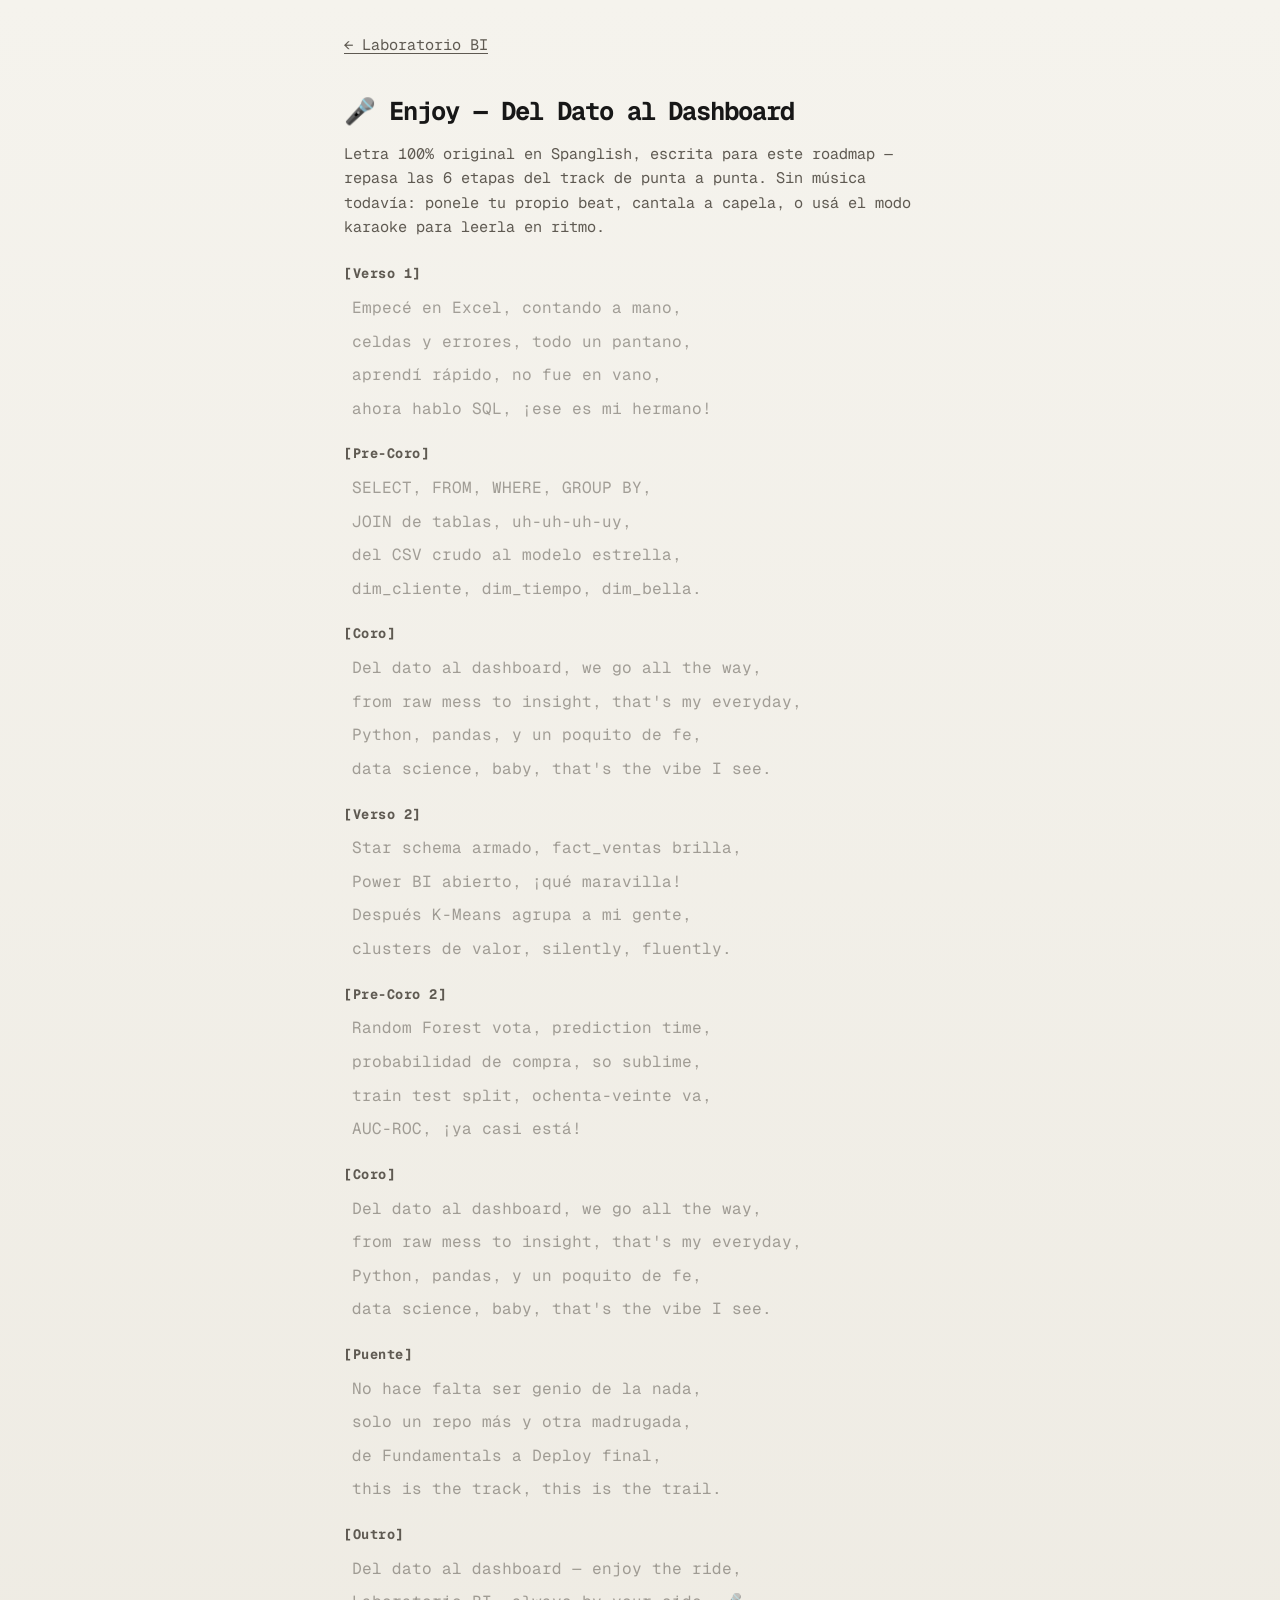
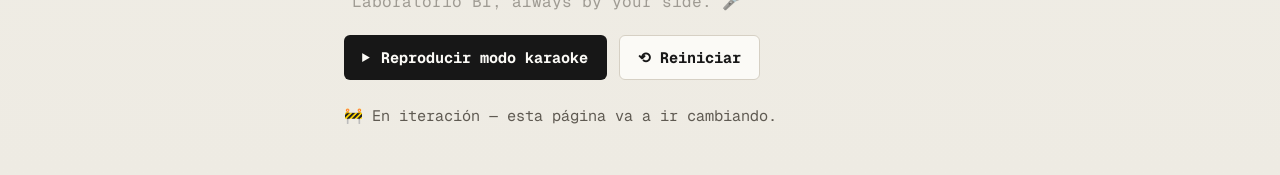
==== enjoy.html @ db9e0d0d "feat: move Enjoy karaoke to its own modest page (enjoy.html) Keeps the main roadmap page focused and" ====
<!DOCTYPE html>
<html lang="es">
<head>
<meta charset="UTF-8">
<meta name="viewport" content="width=device-width, initial-scale=1.0">
<title>Enjoy — Laboratorio BI</title>
<meta name="description" content="Del Dato al Dashboard: letra original en Spanglish del roadmap, en modo karaoke.">
<link rel="stylesheet" href="styles.css">
<style>
  .enjoy-shell { max-width: 640px; margin: 0 auto; padding: 32px 24px; }
  .enjoy-back { display: inline-block; margin-bottom: 24px; }
  .enjoy-title { font-size: 1.6rem; margin-bottom: 6px; }
  .enjoy-wip { margin-top: 24px; }
  #karaoke-lines { max-height: none; overflow: visible; }
</style>
</head>
<body>

<div class="enjoy-shell">

  <a class="enjoy-back meta" href="index.html">← Laboratorio BI</a>

  <h1 class="enjoy-title">🎤 Enjoy — Del Dato al Dashboard</h1>
  <p class="meta">
    Letra 100% original en Spanglish, escrita para este roadmap — repasa las 6 etapas del track de punta
    a punta. Sin música todavía: ponele tu propio beat, cantala a capela, o usá el modo karaoke para
    leerla en ritmo.
  </p>

  <div class="karaoke-lines" id="karaoke-lines" style="margin-top: 24px;">
    <p class="karaoke-stanza">[Verso 1]</p>
    <p class="karaoke-line">Empecé en Excel, contando a mano,</p>
    <p class="karaoke-line">celdas y errores, todo un pantano,</p>
    <p class="karaoke-line">aprendí rápido, no fue en vano,</p>
    <p class="karaoke-line">ahora hablo SQL, ¡ese es mi hermano!</p>

    <p class="karaoke-stanza">[Pre-Coro]</p>
    <p class="karaoke-line">SELECT, FROM, WHERE, GROUP BY,</p>
    <p class="karaoke-line">JOIN de tablas, uh-uh-uh-uy,</p>
    <p class="karaoke-line">del CSV crudo al modelo estrella,</p>
    <p class="karaoke-line">dim_cliente, dim_tiempo, dim_bella.</p>

    <p class="karaoke-stanza">[Coro]</p>
    <p class="karaoke-line">Del dato al dashboard, we go all the way,</p>
    <p class="karaoke-line">from raw mess to insight, that's my everyday,</p>
    <p class="karaoke-line">Python, pandas, y un poquito de fe,</p>
    <p class="karaoke-line">data science, baby, that's the vibe I see.</p>

    <p class="karaoke-stanza">[Verso 2]</p>
    <p class="karaoke-line">Star schema armado, fact_ventas brilla,</p>
    <p class="karaoke-line">Power BI abierto, ¡qué maravilla!</p>
    <p class="karaoke-line">Después K-Means agrupa a mi gente,</p>
    <p class="karaoke-line">clusters de valor, silently, fluently.</p>

    <p class="karaoke-stanza">[Pre-Coro 2]</p>
    <p class="karaoke-line">Random Forest vota, prediction time,</p>
    <p class="karaoke-line">probabilidad de compra, so sublime,</p>
    <p class="karaoke-line">train test split, ochenta-veinte va,</p>
    <p class="karaoke-line">AUC-ROC, ¡ya casi está!</p>

    <p class="karaoke-stanza">[Coro]</p>
    <p class="karaoke-line">Del dato al dashboard, we go all the way,</p>
    <p class="karaoke-line">from raw mess to insight, that's my everyday,</p>
    <p class="karaoke-line">Python, pandas, y un poquito de fe,</p>
    <p class="karaoke-line">data science, baby, that's the vibe I see.</p>

    <p class="karaoke-stanza">[Puente]</p>
    <p class="karaoke-line">No hace falta ser genio de la nada,</p>
    <p class="karaoke-line">solo un repo más y otra madrugada,</p>
    <p class="karaoke-line">de Fundamentals a Deploy final,</p>
    <p class="karaoke-line">this is the track, this is the trail.</p>

    <p class="karaoke-stanza">[Outro]</p>
    <p class="karaoke-line">Del dato al dashboard — enjoy the ride,</p>
    <p class="karaoke-line">Laboratorio BI, always by your side. 🎤</p>
  </div>

  <div class="actions" style="margin-top: 16px;">
    <button id="karaoke-play" class="button primary">▶ Reproducir modo karaoke</button>
    <button id="karaoke-reset" class="button secondary">⟲ Reiniciar</button>
  </div>

  <p class="meta enjoy-wip">🚧 En iteración — esta página va a ir cambiando.</p>

</div>

<script src="enjoy.js"></script>
</body>
</html>
---- styles.css ----
@import url("https://fonts.googleapis.com/css2?family=Geist+Mono:wght@400;500;700;800&display=swap");

:root {
  color-scheme: light;
  --bg: #f4f2eb;
  --surface: #fbfaf6;
  --surface-alt: #efebe2;
  --text: #171717;
  --muted: #5f5a52;
  --brand: #171717;
  --brand-soft: #e4e0d7;
  --border: #d6d0c4;
  --accent-red: #c84949;
  --accent-green: #2f7d55;
  --accent-amber: #a66b2e;
  --shadow: 0 10px 24px rgba(17, 17, 17, 0.06);
  --radius: 8px;
  --max: 1080px;
}

* { box-sizing: border-box; }

html { scroll-behavior: smooth; }

body {
  margin: 0;
  font-family: "Geist Mono", ui-monospace, SFMono-Regular, Menlo, Monaco, Consolas, monospace;
  color: var(--text);
  line-height: 1.6;
  background: linear-gradient(180deg, #f5f3ed 0%, #eeebe3 100%);
}

a {
  color: var(--brand);
  text-decoration: underline;
  text-decoration-thickness: 1px;
  text-underline-offset: 0.18em;
}

img { max-width: 100%; display: block; }

.shell {
  max-width: var(--max);
  margin: 0 auto;
  padding: 24px;
}

.topbar,
.footer {
  display: flex;
  justify-content: space-between;
  gap: 16px;
  align-items: center;
}

.topbar { margin-bottom: 28px; }

.brand {
  font-weight: 800;
  letter-spacing: -0.02em;
  text-decoration: none;
}

.nav {
  display: flex;
  flex-wrap: wrap;
  gap: 8px;
}

.nav a { text-decoration: none; }

.nav a {
  display: inline-flex;
  align-items: center;
  min-height: 36px;
  padding: 8px 12px;
  border: 1px solid var(--brand);
  border-radius: 6px;
  background: var(--brand);
  color: var(--surface);
  font-size: 0.88rem;
  font-weight: 700;
  transition: background 160ms ease, color 160ms ease, transform 160ms ease;
}

.nav a:hover {
  background: #000;
  color: #fff;
  text-decoration: none;
  transform: translateY(-1px);
}

.hero,
.card {
  background: var(--surface);
  border: 1px solid var(--border);
  border-top: 4px solid var(--brand);
  border-radius: var(--radius);
  box-shadow: var(--shadow);
}

.hero { padding: 36px; }

.eyebrow {
  display: inline-flex;
  align-items: center;
  gap: 8px;
  margin: 0;
  padding: 6px 12px;
  border-radius: 6px;
  background: var(--brand-soft);
  color: var(--brand);
  font-size: 0.9rem;
  font-weight: 700;
}

h1, h2, h3 { margin: 0 0 14px; line-height: 1.15; }

h1 {
  margin-top: 16px;
  font-size: clamp(2.2rem, 4vw, 4rem);
  letter-spacing: -0.04em;
}

.lead {
  max-width: 72ch;
  color: var(--muted);
  font-size: 1.1rem;
}

.actions {
  display: flex;
  flex-wrap: wrap;
  gap: 12px;
  margin-top: 24px;
}

.button {
  display: inline-flex;
  align-items: center;
  justify-content: center;
  padding: 12px 18px;
  border: 1px solid transparent;
  border-radius: 6px;
  font-weight: 700;
  text-decoration: none;
  cursor: pointer;
  font-family: inherit;
  font-size: 0.95rem;
}

.button.primary { background: var(--brand); color: var(--surface); }
.button.secondary { border-color: var(--border); color: var(--text); background: var(--surface); }

.section { margin-top: 40px; }

.grid { display: grid; gap: 18px; }

.grid.cards { grid-template-columns: repeat(12, minmax(0, 1fr)); }

.card { grid-column: span 4; padding: 22px; }

.card:nth-of-type(3n + 1) { border-top-color: var(--accent-red); }
.card:nth-of-type(3n + 2) { border-top-color: var(--accent-green); }
.card:nth-of-type(3n) { border-top-color: var(--accent-amber); }

.card.wide { grid-column: span 6; }
.card.full { grid-column: 1 / -1; }
.card.soft { background: var(--surface-alt); }

.section-title { font-size: 1.5rem; }
.meta { color: var(--muted); font-size: 0.95rem; }

.list { margin: 0; padding-left: 18px; }
.list li + li { margin-top: 8px; }

.timeline { display: grid; gap: 14px; }

.step {
  display: grid;
  grid-template-columns: 56px 1fr;
  gap: 14px;
  align-items: start;
  padding: 18px;
  border: 1px solid var(--border);
  border-left: 4px solid var(--brand);
  border-radius: var(--radius);
  background: var(--surface);
}

.step:nth-child(3n + 1) { border-left-color: var(--accent-red); }
.step:nth-child(3n + 2) { border-left-color: var(--accent-green); }
.step:nth-child(3n) { border-left-color: var(--accent-amber); }

.step-number {
  display: grid;
  width: 56px;
  height: 56px;
  place-items: center;
  border-radius: 8px;
  background: var(--brand-soft);
  color: var(--brand);
  font-size: 1.2rem;
  font-weight: 800;
}

.pill-row { display: flex; flex-wrap: wrap; gap: 10px; }

.pill {
  padding: 7px 12px;
  border: 1px solid var(--border);
  border-left: 4px solid var(--brand);
  border-radius: 6px;
  background: var(--surface);
  color: var(--muted);
  font-size: 0.92rem;
}

.pill:nth-child(3n + 1) { border-left-color: var(--accent-red); }
.pill:nth-child(3n + 2) { border-left-color: var(--accent-green); }
.pill:nth-child(3n) { border-left-color: var(--accent-amber); }

.footer {
  margin: 30px 0 10px;
  color: var(--muted);
  font-size: 0.95rem;
}

/* Karaoke */
.karaoke-lines {
  max-height: 420px;
  overflow-y: auto;
  padding-right: 8px;
}
.karaoke-stanza {
  margin: 18px 0 6px;
  color: var(--muted);
  font-size: 0.85rem;
  font-weight: 700;
  letter-spacing: 0.04em;
}
.karaoke-stanza:first-child { margin-top: 0; }
.karaoke-line {
  margin: 0;
  padding: 4px 8px;
  border-radius: 4px;
  color: var(--muted);
  opacity: 0.55;
  transition: opacity 200ms ease, color 200ms ease, background 200ms ease;
}
.karaoke-line.active {
  opacity: 1;
  color: var(--accent-green);
  font-weight: 700;
  background: var(--brand-soft);
}

/* Video captions (collapsed by default) */
.video-caption summary {
  cursor: pointer;
  list-style: none;
  user-select: none;
}
.video-caption summary::-webkit-details-marker { display: none; }
.video-caption summary:hover { color: var(--text); }
.video-caption p { margin: 8px 0 0; }

/* Videos */
.video-frame {
  position: relative;
  width: 100%;
  padding-top: 177.78%; /* 9:16 shorts */
  border-radius: 6px;
  overflow: hidden;
  background: #000;
}
.video-frame iframe {
  position: absolute;
  inset: 0;
  width: 100%;
  height: 100%;
  border: 0;
}

/* Playground */
.playground-schema pre {
  background: var(--surface-alt);
  border: 1px solid var(--border);
  color: var(--text);
  padding: 12px 14px;
  border-radius: 8px;
  overflow-x: auto;
  font-size: 0.9rem;
}

.sql-editor-host {
  border: 1px solid var(--border);
  border-radius: 8px;
  overflow: hidden;
}

.CodeMirror {
  height: auto;
  min-height: 120px;
  font-family: "Geist Mono", ui-monospace, SFMono-Regular, Menlo, Monaco, Consolas, monospace;
  font-size: 0.92rem;
  background: var(--surface);
  color: var(--text);
}
.CodeMirror .cm-keyword { color: var(--accent-red); font-weight: 700; }
.CodeMirror .cm-string, .CodeMirror .cm-string-2 { color: var(--accent-green); }
.CodeMirror .cm-number { color: var(--accent-amber); }
.CodeMirror .cm-comment { color: var(--muted); font-style: italic; }
.CodeMirror .cm-operator { color: var(--text); }
.CodeMirror .cm-def, .CodeMirror .cm-variable-2 { color: var(--brand); font-weight: 700; }
.CodeMirror .cm-punctuation { color: var(--muted); }
.CodeMirror-cursor { border-left: 1px solid var(--text); }
.CodeMirror-gutters { background: var(--surface-alt); border-right: 1px solid var(--border); }

.sql-status.is-error { color: var(--accent-red); }

.sql-result { margin-top: 14px; overflow-x: auto; }
.sql-result table {
  border-collapse: collapse;
  width: 100%;
  font-size: 0.88rem;
}
.sql-result th, .sql-result td {
  border: 1px solid var(--border);
  padding: 6px 10px;
  text-align: left;
}
.sql-result th { background: var(--surface-alt); }

@media (max-width: 860px) {
  .card, .card.wide { grid-column: 1 / -1; }
  .topbar, .footer { flex-direction: column; align-items: flex-start; }
  .hero { padding: 24px; }
}

@media (max-width: 600px) {
  .shell { padding: 16px; }
  .step { grid-template-columns: 1fr; }
  .step-number { width: 48px; height: 48px; }
}
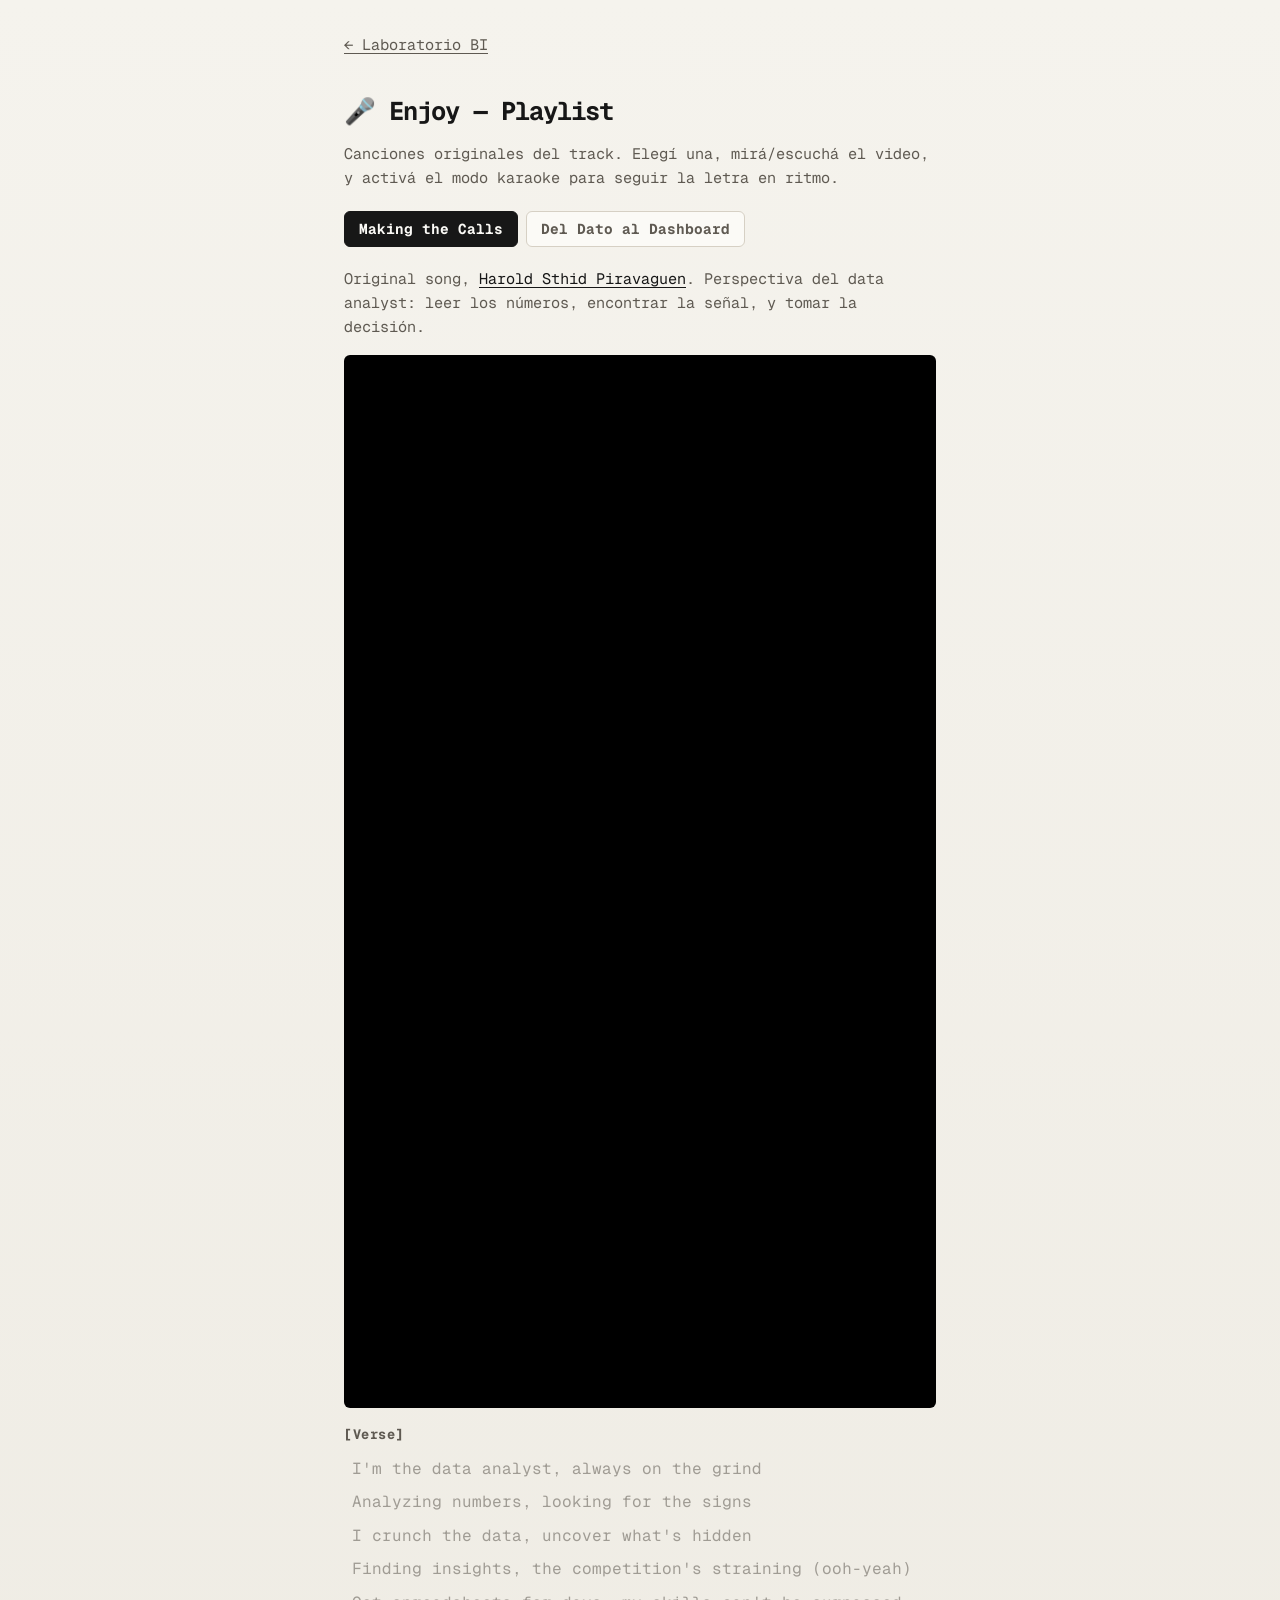
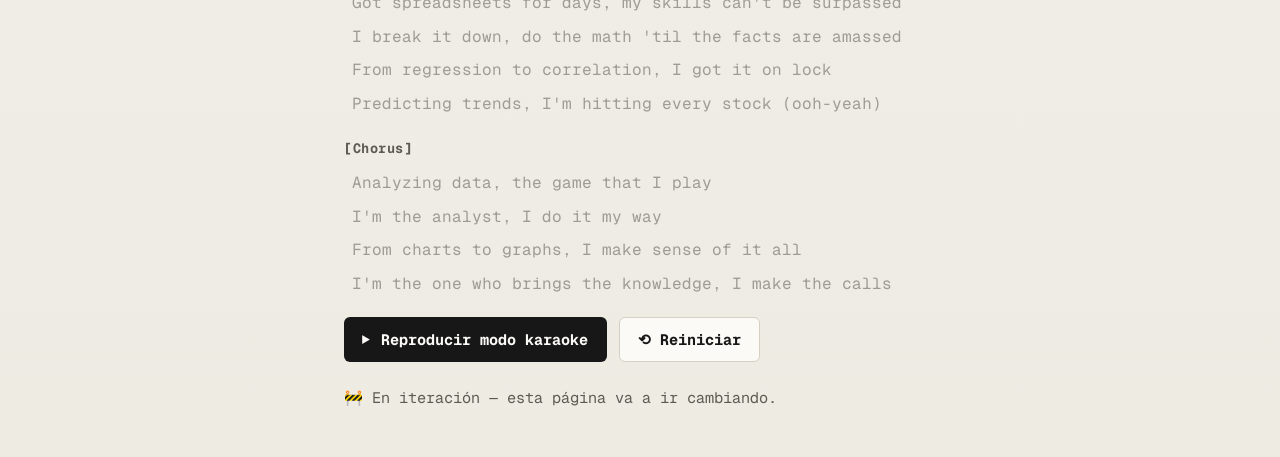
==== commit 61e860c1: "feat: turn Enjoy into a playlist with track tabs and videos Adds "Making the Calls" (original song, " ====
--- a/enjoy.html
+++ b/enjoy.html
@@ -4,14 +4,30 @@
 <meta charset="UTF-8">
 <meta name="viewport" content="width=device-width, initial-scale=1.0">
 <title>Enjoy — Laboratorio BI</title>
-<meta name="description" content="Del Dato al Dashboard: letra original en Spanglish del roadmap, en modo karaoke.">
+<meta name="description" content="Playlist del Laboratorio BI: canciones originales del track, con modo karaoke.">
 <link rel="stylesheet" href="styles.css">
 <style>
   .enjoy-shell { max-width: 640px; margin: 0 auto; padding: 32px 24px; }
   .enjoy-back { display: inline-block; margin-bottom: 24px; }
   .enjoy-title { font-size: 1.6rem; margin-bottom: 6px; }
   .enjoy-wip { margin-top: 24px; }
-  #karaoke-lines { max-height: none; overflow: visible; }
+  .track-tabs { display: flex; flex-wrap: wrap; gap: 8px; margin: 20px 0; }
+  .track-tab {
+    padding: 8px 14px;
+    border: 1px solid var(--border);
+    border-radius: 6px;
+    background: var(--surface);
+    color: var(--muted);
+    font-family: inherit;
+    font-size: 0.9rem;
+    font-weight: 700;
+    cursor: pointer;
+  }
+  .track-tab.active { background: var(--brand); color: var(--surface); border-color: var(--brand); }
+  .track { display: none; }
+  .track.active { display: block; }
+  .track-video { margin: 16px 0; }
+  .karaoke-lines { max-height: none; overflow: visible; }
 </style>
 </head>
 <body>
@@ -20,64 +36,114 @@
 
   <a class="enjoy-back meta" href="index.html">← Laboratorio BI</a>
 
-  <h1 class="enjoy-title">🎤 Enjoy — Del Dato al Dashboard</h1>
+  <h1 class="enjoy-title">🎤 Enjoy — Playlist</h1>
   <p class="meta">
-    Letra 100% original en Spanglish, escrita para este roadmap — repasa las 6 etapas del track de punta
-    a punta. Sin música todavía: ponele tu propio beat, cantala a capela, o usá el modo karaoke para
-    leerla en ritmo.
+    Canciones originales del track. Elegí una, mirá/escuchá el video, y activá el modo karaoke
+    para seguir la letra en ritmo.
   </p>
 
-  <div class="karaoke-lines" id="karaoke-lines" style="margin-top: 24px;">
-    <p class="karaoke-stanza">[Verso 1]</p>
-    <p class="karaoke-line">Empecé en Excel, contando a mano,</p>
-    <p class="karaoke-line">celdas y errores, todo un pantano,</p>
-    <p class="karaoke-line">aprendí rápido, no fue en vano,</p>
-    <p class="karaoke-line">ahora hablo SQL, ¡ese es mi hermano!</p>
-
-    <p class="karaoke-stanza">[Pre-Coro]</p>
-    <p class="karaoke-line">SELECT, FROM, WHERE, GROUP BY,</p>
-    <p class="karaoke-line">JOIN de tablas, uh-uh-uh-uy,</p>
-    <p class="karaoke-line">del CSV crudo al modelo estrella,</p>
-    <p class="karaoke-line">dim_cliente, dim_tiempo, dim_bella.</p>
-
-    <p class="karaoke-stanza">[Coro]</p>
-    <p class="karaoke-line">Del dato al dashboard, we go all the way,</p>
-    <p class="karaoke-line">from raw mess to insight, that's my everyday,</p>
-    <p class="karaoke-line">Python, pandas, y un poquito de fe,</p>
-    <p class="karaoke-line">data science, baby, that's the vibe I see.</p>
-
-    <p class="karaoke-stanza">[Verso 2]</p>
-    <p class="karaoke-line">Star schema armado, fact_ventas brilla,</p>
-    <p class="karaoke-line">Power BI abierto, ¡qué maravilla!</p>
-    <p class="karaoke-line">Después K-Means agrupa a mi gente,</p>
-    <p class="karaoke-line">clusters de valor, silently, fluently.</p>
-
-    <p class="karaoke-stanza">[Pre-Coro 2]</p>
-    <p class="karaoke-line">Random Forest vota, prediction time,</p>
-    <p class="karaoke-line">probabilidad de compra, so sublime,</p>
-    <p class="karaoke-line">train test split, ochenta-veinte va,</p>
-    <p class="karaoke-line">AUC-ROC, ¡ya casi está!</p>
-
-    <p class="karaoke-stanza">[Coro]</p>
-    <p class="karaoke-line">Del dato al dashboard, we go all the way,</p>
-    <p class="karaoke-line">from raw mess to insight, that's my everyday,</p>
-    <p class="karaoke-line">Python, pandas, y un poquito de fe,</p>
-    <p class="karaoke-line">data science, baby, that's the vibe I see.</p>
-
-    <p class="karaoke-stanza">[Puente]</p>
-    <p class="karaoke-line">No hace falta ser genio de la nada,</p>
-    <p class="karaoke-line">solo un repo más y otra madrugada,</p>
-    <p class="karaoke-line">de Fundamentals a Deploy final,</p>
-    <p class="karaoke-line">this is the track, this is the trail.</p>
-
-    <p class="karaoke-stanza">[Outro]</p>
-    <p class="karaoke-line">Del dato al dashboard — enjoy the ride,</p>
-    <p class="karaoke-line">Laboratorio BI, always by your side. 🎤</p>
+  <div class="track-tabs">
+    <button class="track-tab active" data-track="calls">Making the Calls</button>
+    <button class="track-tab" data-track="dashboard">Del Dato al Dashboard</button>
   </div>
 
-  <div class="actions" style="margin-top: 16px;">
-    <button id="karaoke-play" class="button primary">▶ Reproducir modo karaoke</button>
-    <button id="karaoke-reset" class="button secondary">⟲ Reiniciar</button>
+  <!-- Track 1: Making the Calls -->
+  <div class="track active" id="track-calls">
+    <p class="meta">
+      Original song, <a href="https://www.youtube.com/shorts/5n9VNp80uV0" target="_blank" rel="noopener">Harold Sthid Piravaguen</a>.
+      Perspectiva del data analyst: leer los números, encontrar la señal, y tomar la decisión.
+    </p>
+    <div class="video-frame track-video">
+      <iframe src="https://www.youtube.com/embed/5n9VNp80uV0" title="Making the Calls" loading="lazy" allowfullscreen></iframe>
+    </div>
+
+    <div class="karaoke-lines">
+      <p class="karaoke-stanza">[Verse]</p>
+      <p class="karaoke-line">I'm the data analyst, always on the grind</p>
+      <p class="karaoke-line">Analyzing numbers, looking for the signs</p>
+      <p class="karaoke-line">I crunch the data, uncover what's hidden</p>
+      <p class="karaoke-line">Finding insights, the competition's straining (ooh-yeah)</p>
+
+      <p class="karaoke-line">Got spreadsheets for days, my skills can't be surpassed</p>
+      <p class="karaoke-line">I break it down, do the math 'til the facts are amassed</p>
+      <p class="karaoke-line">From regression to correlation, I got it on lock</p>
+      <p class="karaoke-line">Predicting trends, I'm hitting every stock (ooh-yeah)</p>
+
+      <p class="karaoke-stanza">[Chorus]</p>
+      <p class="karaoke-line">Analyzing data, the game that I play</p>
+      <p class="karaoke-line">I'm the analyst, I do it my way</p>
+      <p class="karaoke-line">From charts to graphs, I make sense of it all</p>
+      <p class="karaoke-line">I'm the one who brings the knowledge, I make the calls</p>
+    </div>
+
+    <div class="actions" style="margin-top: 16px;">
+      <button class="karaoke-play button primary">▶ Reproducir modo karaoke</button>
+      <button class="karaoke-reset button secondary">⟲ Reiniciar</button>
+    </div>
+  </div>
+
+  <!-- Track 2: Del Dato al Dashboard -->
+  <div class="track" id="track-dashboard">
+    <p class="meta">
+      "Modelo Estrella" — letra 100% original en Spanglish, escrita para este roadmap y convertida en
+      canción. Repasa las 6 etapas del track de punta a punta. Usá el modo karaoke para seguirla en ritmo.
+    </p>
+    <div class="video-frame track-video">
+      <iframe src="https://www.youtube.com/embed/RMOGnIt4nv8" title="Modelo Estrella — Del Dato al Dashboard" loading="lazy" allowfullscreen></iframe>
+    </div>
+
+    <div class="karaoke-lines">
+      <p class="karaoke-stanza">[Verso 1]</p>
+      <p class="karaoke-line">Empecé en Excel, contando a mano,</p>
+      <p class="karaoke-line">celdas y errores, todo un pantano,</p>
+      <p class="karaoke-line">aprendí rápido, no fue en vano,</p>
+      <p class="karaoke-line">ahora hablo SQL, ¡ese es mi hermano!</p>
+
+      <p class="karaoke-stanza">[Pre-Coro]</p>
+      <p class="karaoke-line">SELECT, FROM, WHERE, GROUP BY,</p>
+      <p class="karaoke-line">JOIN de tablas, uh-uh-uh-uy,</p>
+      <p class="karaoke-line">del CSV crudo al modelo estrella,</p>
+      <p class="karaoke-line">dim_cliente, dim_tiempo, dim_bella.</p>
+
+      <p class="karaoke-stanza">[Coro]</p>
+      <p class="karaoke-line">Del dato al dashboard, we go all the way,</p>
+      <p class="karaoke-line">from raw mess to insight, that's my everyday,</p>
+      <p class="karaoke-line">Python, pandas, y un poquito de fe,</p>
+      <p class="karaoke-line">data science, baby, that's the vibe I see.</p>
+
+      <p class="karaoke-stanza">[Verso 2]</p>
+      <p class="karaoke-line">Star schema armado, fact_ventas brilla,</p>
+      <p class="karaoke-line">Power BI abierto, ¡qué maravilla!</p>
+      <p class="karaoke-line">Después K-Means agrupa a mi gente,</p>
+      <p class="karaoke-line">clusters de valor, silently, fluently.</p>
+
+      <p class="karaoke-stanza">[Pre-Coro 2]</p>
+      <p class="karaoke-line">Random Forest vota, prediction time,</p>
+      <p class="karaoke-line">probabilidad de compra, so sublime,</p>
+      <p class="karaoke-line">train test split, ochenta-veinte va,</p>
+      <p class="karaoke-line">AUC-ROC, ¡ya casi está!</p>
+
+      <p class="karaoke-stanza">[Coro]</p>
+      <p class="karaoke-line">Del dato al dashboard, we go all the way,</p>
+      <p class="karaoke-line">from raw mess to insight, that's my everyday,</p>
+      <p class="karaoke-line">Python, pandas, y un poquito de fe,</p>
+      <p class="karaoke-line">data science, baby, that's the vibe I see.</p>
+
+      <p class="karaoke-stanza">[Puente]</p>
+      <p class="karaoke-line">No hace falta ser genio de la nada,</p>
+      <p class="karaoke-line">solo un repo más y otra madrugada,</p>
+      <p class="karaoke-line">de Fundamentals a Deploy final,</p>
+      <p class="karaoke-line">this is the track, this is the trail.</p>
+
+      <p class="karaoke-stanza">[Outro]</p>
+      <p class="karaoke-line">Del dato al dashboard — enjoy the ride,</p>
+      <p class="karaoke-line">Laboratorio BI, always by your side. 🎤</p>
+    </div>
+
+    <div class="actions" style="margin-top: 16px;">
+      <button class="karaoke-play button primary">▶ Reproducir modo karaoke</button>
+      <button class="karaoke-reset button secondary">⟲ Reiniciar</button>
+    </div>
   </div>
 
   <p class="meta enjoy-wip">🚧 En iteración — esta página va a ir cambiando.</p>
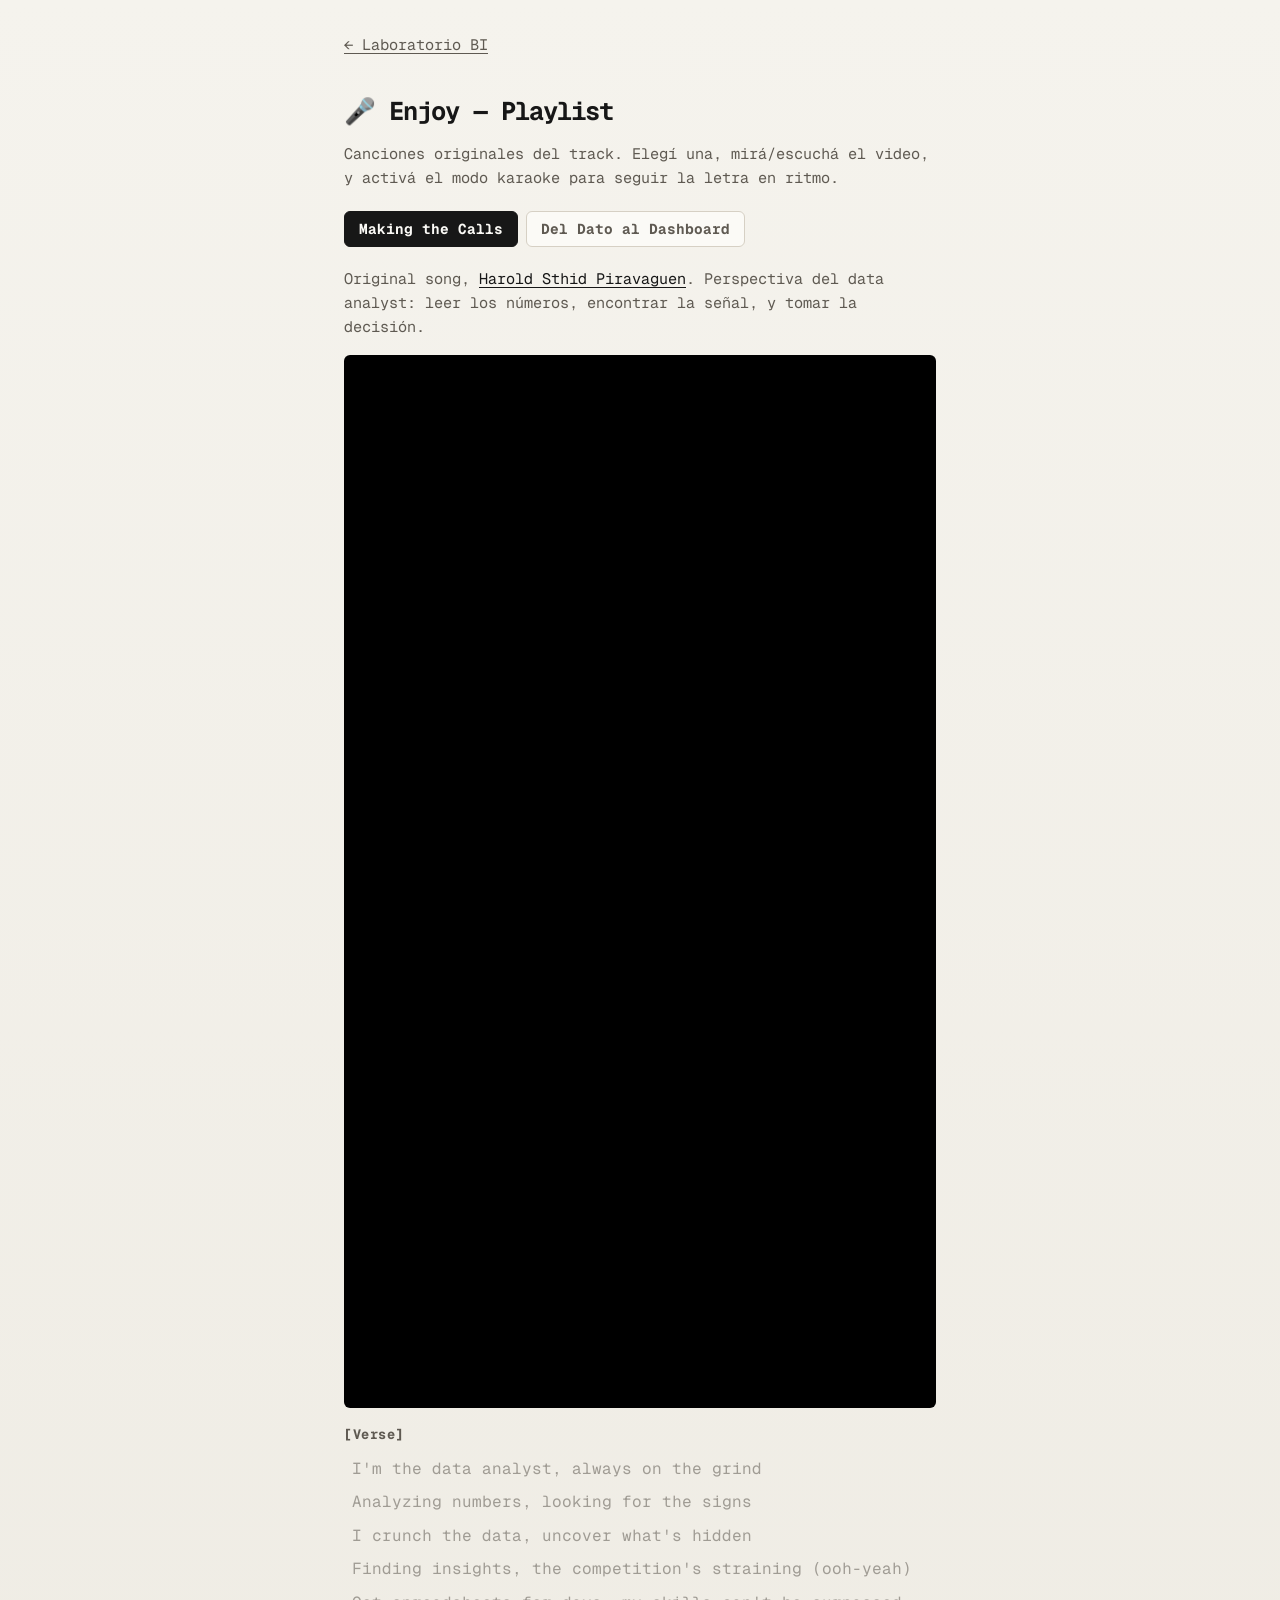
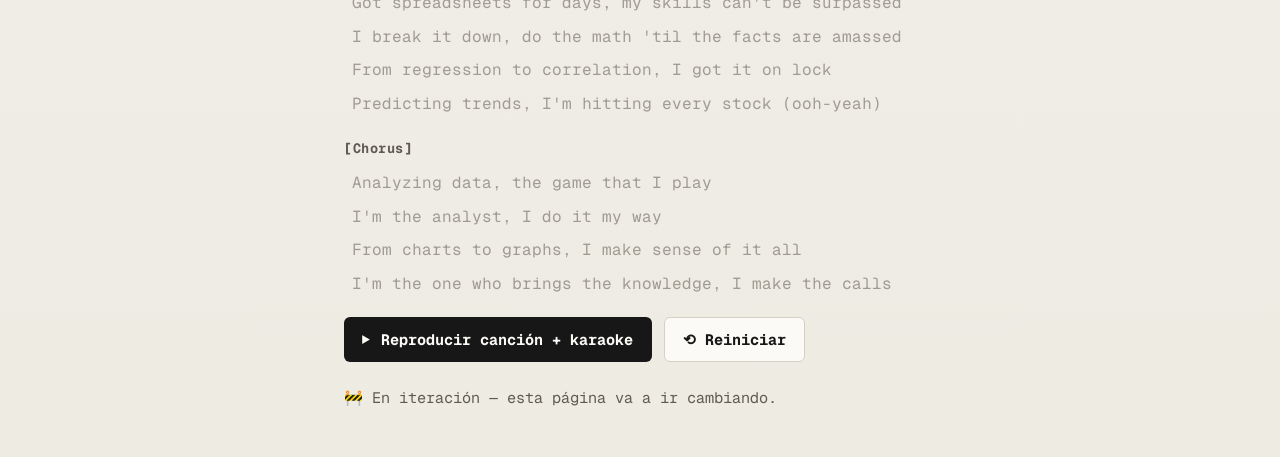
==== commit cec42e26: "feat: sync karaoke playback with the YouTube player Swaps the static iframes for the YouTube IFrame " ====
--- a/enjoy.html
+++ b/enjoy.html
@@ -54,7 +54,7 @@
       Perspectiva del data analyst: leer los números, encontrar la señal, y tomar la decisión.
     </p>
     <div class="video-frame track-video">
-      <iframe src="https://www.youtube.com/embed/5n9VNp80uV0" title="Making the Calls" loading="lazy" allowfullscreen></iframe>
+      <div class="yt-player" data-video-id="5n9VNp80uV0" data-title="Making the Calls"></div>
     </div>
 
     <div class="karaoke-lines">
@@ -77,7 +77,7 @@
     </div>
 
     <div class="actions" style="margin-top: 16px;">
-      <button class="karaoke-play button primary">▶ Reproducir modo karaoke</button>
+      <button class="karaoke-play button primary">▶ Reproducir canción + karaoke</button>
       <button class="karaoke-reset button secondary">⟲ Reiniciar</button>
     </div>
   </div>
@@ -89,7 +89,7 @@
       canción. Repasa las 6 etapas del track de punta a punta. Usá el modo karaoke para seguirla en ritmo.
     </p>
     <div class="video-frame track-video">
-      <iframe src="https://www.youtube.com/embed/RMOGnIt4nv8" title="Modelo Estrella — Del Dato al Dashboard" loading="lazy" allowfullscreen></iframe>
+      <div class="yt-player" data-video-id="RMOGnIt4nv8" data-title="Modelo Estrella"></div>
     </div>
 
     <div class="karaoke-lines">
@@ -141,7 +141,7 @@
     </div>
 
     <div class="actions" style="margin-top: 16px;">
-      <button class="karaoke-play button primary">▶ Reproducir modo karaoke</button>
+      <button class="karaoke-play button primary">▶ Reproducir canción + karaoke</button>
       <button class="karaoke-reset button secondary">⟲ Reiniciar</button>
     </div>
   </div>
